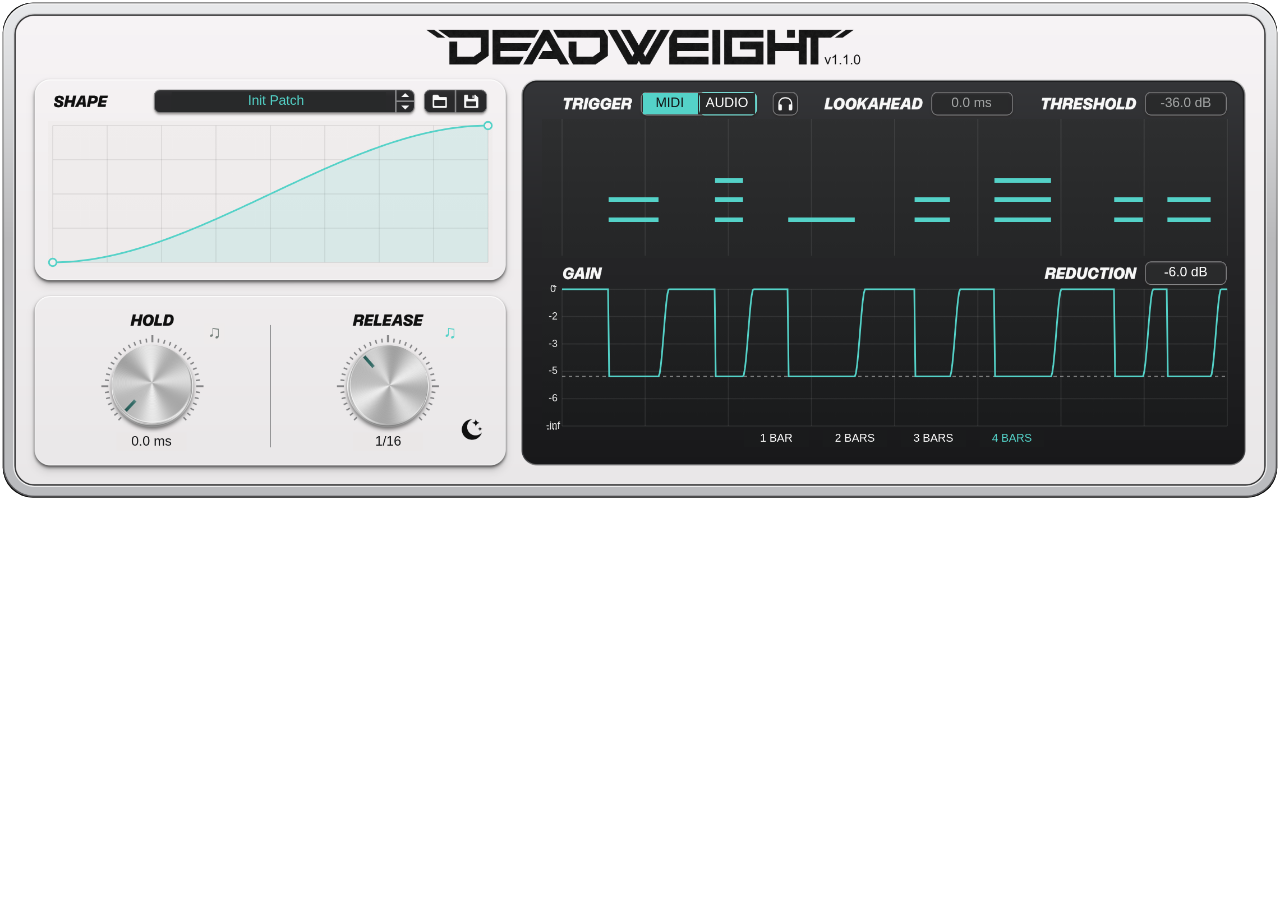
==== Deadweight/index.html @ 9210fdc3 "Add files via upload" ====
<!doctype html>
<html lang="en">
<head>
  <meta charset="utf-8">
  <meta name="viewport" content="width=device-width, initial-scale=1">
  <title>Deadweight v1.1.0 Interactive Preview</title>
  <link rel="stylesheet" href="style.css">
  <script defer src="assets/presets.js"></script>
  <script defer src="demo.js"></script>
</head>
<body>
  <main class="demo" aria-label="Deadweight interactive preview">
    <div class="instrument" id="instrument">
      <img class="poster" src="assets/light.png" alt="Deadweight v1.1.0 plug-in interface">
      <canvas id="panel" width="2282" height="892" aria-hidden="true" hidden></canvas>
      <div id="controls"></div>
      <select id="presets" aria-label="Factory Shapes"></select>
    </div>
  </main>
</body>
</html>
---- Deadweight/style.css ----
* { box-sizing: border-box; }
[hidden] { display: none !important; }
body { margin: 0; background: transparent; }
.demo { width: min(100%, 1280px); margin-inline: auto; }
.instrument { position: relative; aspect-ratio: 1141 / 446; isolation: isolate; }
.poster, canvas, #controls { position: absolute; inset: 0; width: 100%; height: 100%; }
.poster, canvas { clip-path: inset(.55% .22% .55% round 2.35% / 6%); }
.hotspot, #presets {
  position: absolute;
  appearance: none;
  margin: 0;
  padding: 0;
  border: 0;
  background: transparent;
  color: transparent;
  cursor: pointer;
}
.hotspot:focus-visible, #presets:focus-visible { outline: 2px solid #54d2c8; border-radius: 4px; }
.hotspot[role="slider"], .shape { touch-action: none; cursor: ns-resize; }
.shape { cursor: crosshair; }
#presets { left: 12%; top: 18%; width: 19%; height: 4.5%; opacity: 0; }
#presets:focus-visible { opacity: 1; background: #232628; color: #54d2c8; }
#presets option { background: #232628; color: #eee; }
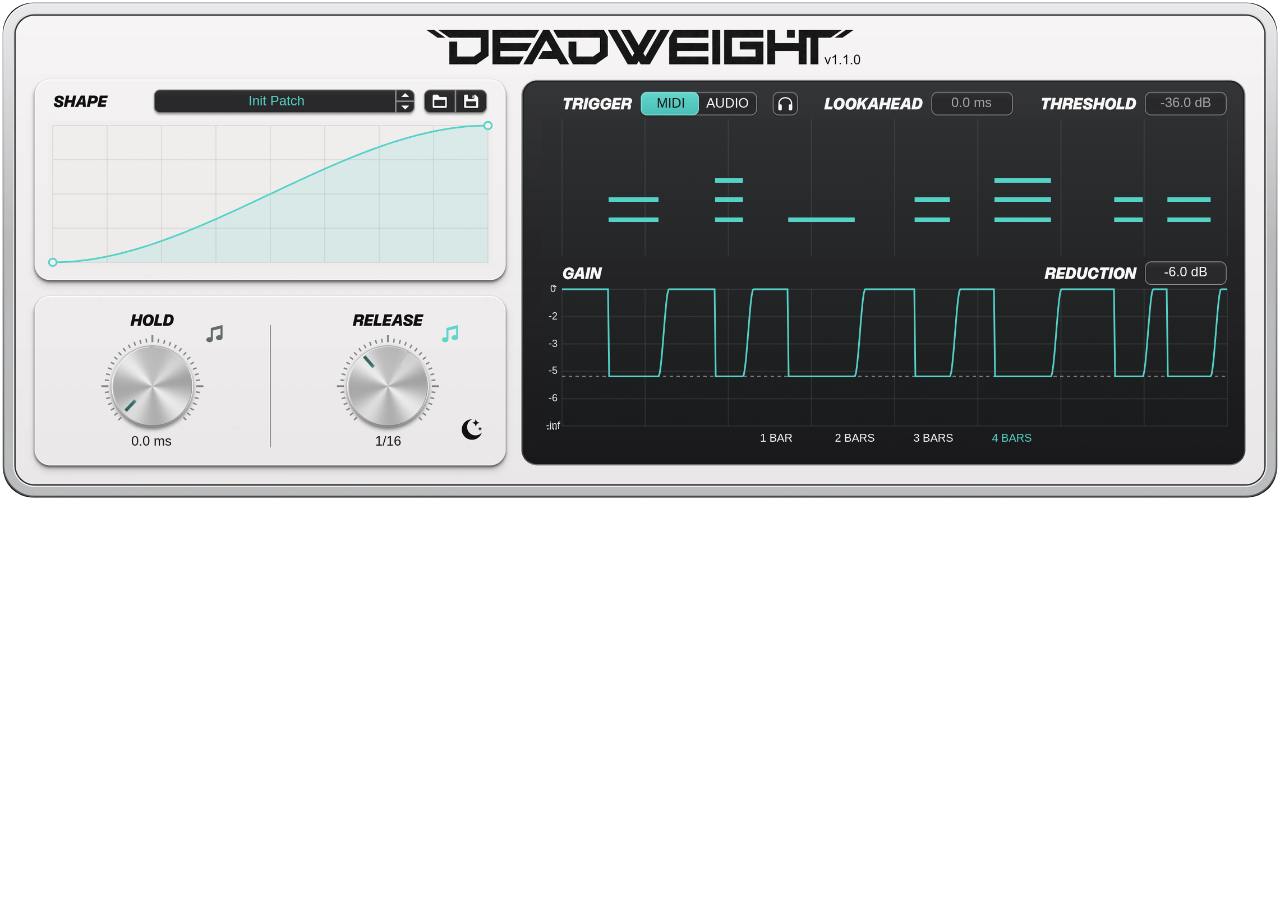
==== commit 67054eca: "Add files via upload" ====
--- a/Deadweight/index.html
+++ b/Deadweight/index.html
@@ -11,7 +11,7 @@
 <body>
   <main class="demo" aria-label="Deadweight interactive preview">
     <div class="instrument" id="instrument">
-      <img class="poster" src="assets/light.png" alt="Deadweight v1.1.0 plug-in interface">
+      <img class="poster" src="assets/light-base.webp" width="2282" height="892" alt="Deadweight v1.1.0 plug-in interface" draggable="false">
       <canvas id="panel" width="2282" height="892" aria-hidden="true" hidden></canvas>
       <div id="controls"></div>
       <select id="presets" aria-label="Factory Shapes"></select>
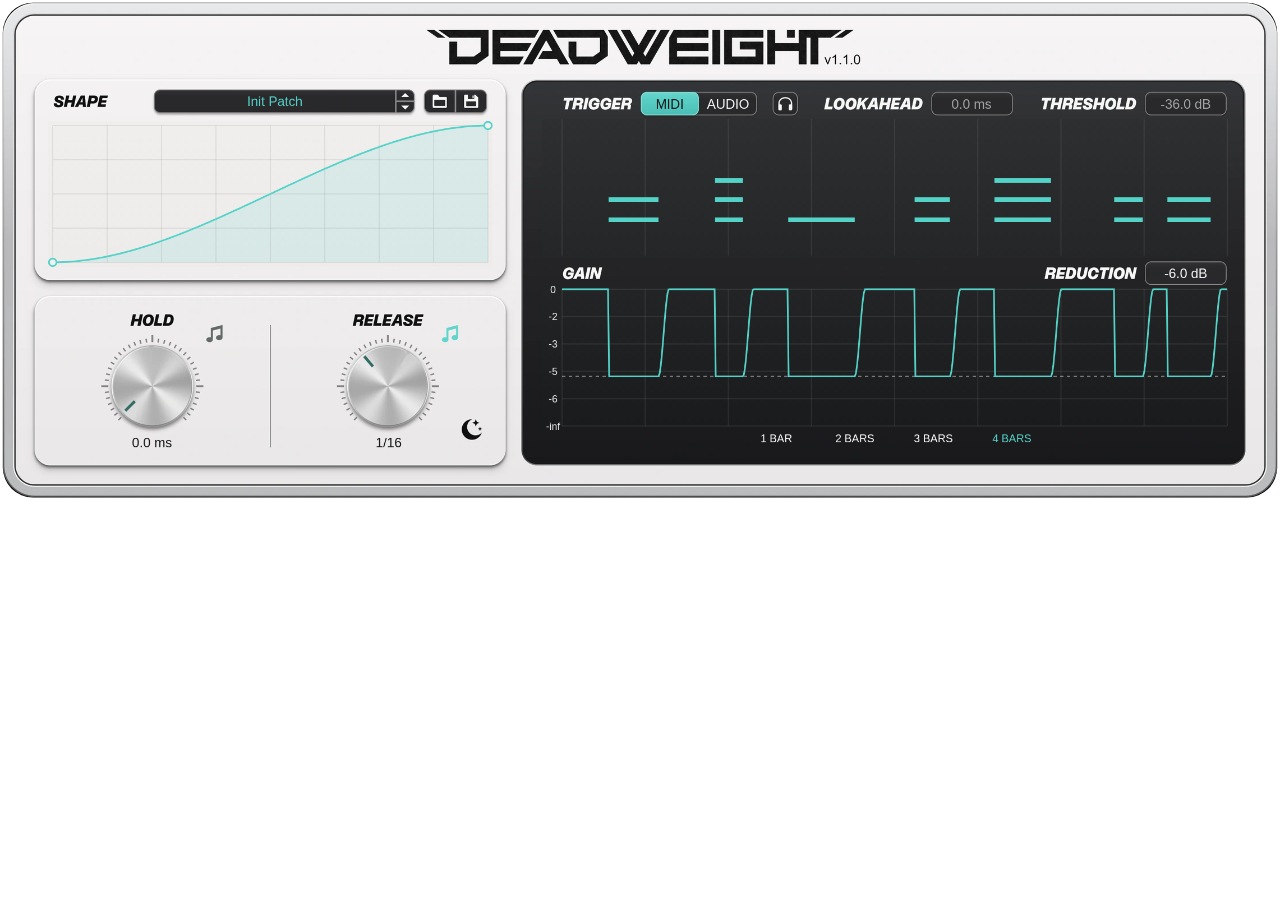
==== commit 64da32aa: "Draw Deadweight Arial readouts over clean native artwork" ====
--- a/Deadweight/index.html
+++ b/Deadweight/index.html
@@ -11,7 +11,7 @@
 <body>
   <main class="demo" aria-label="Deadweight interactive preview">
     <div class="instrument" id="instrument">
-      <img class="poster" src="assets/light-base.webp" width="2282" height="892" alt="Deadweight v1.1.0 plug-in interface" draggable="false">
+      <img class="poster" src="assets/light-base.webp" width="2282" height="892" alt="Deadweight v1.1.0 plug-in interface" draggable="false" hidden>
       <canvas id="panel" width="2282" height="892" aria-hidden="true" hidden></canvas>
       <div id="controls"></div>
       <select id="presets" aria-label="Factory Shapes"></select>
